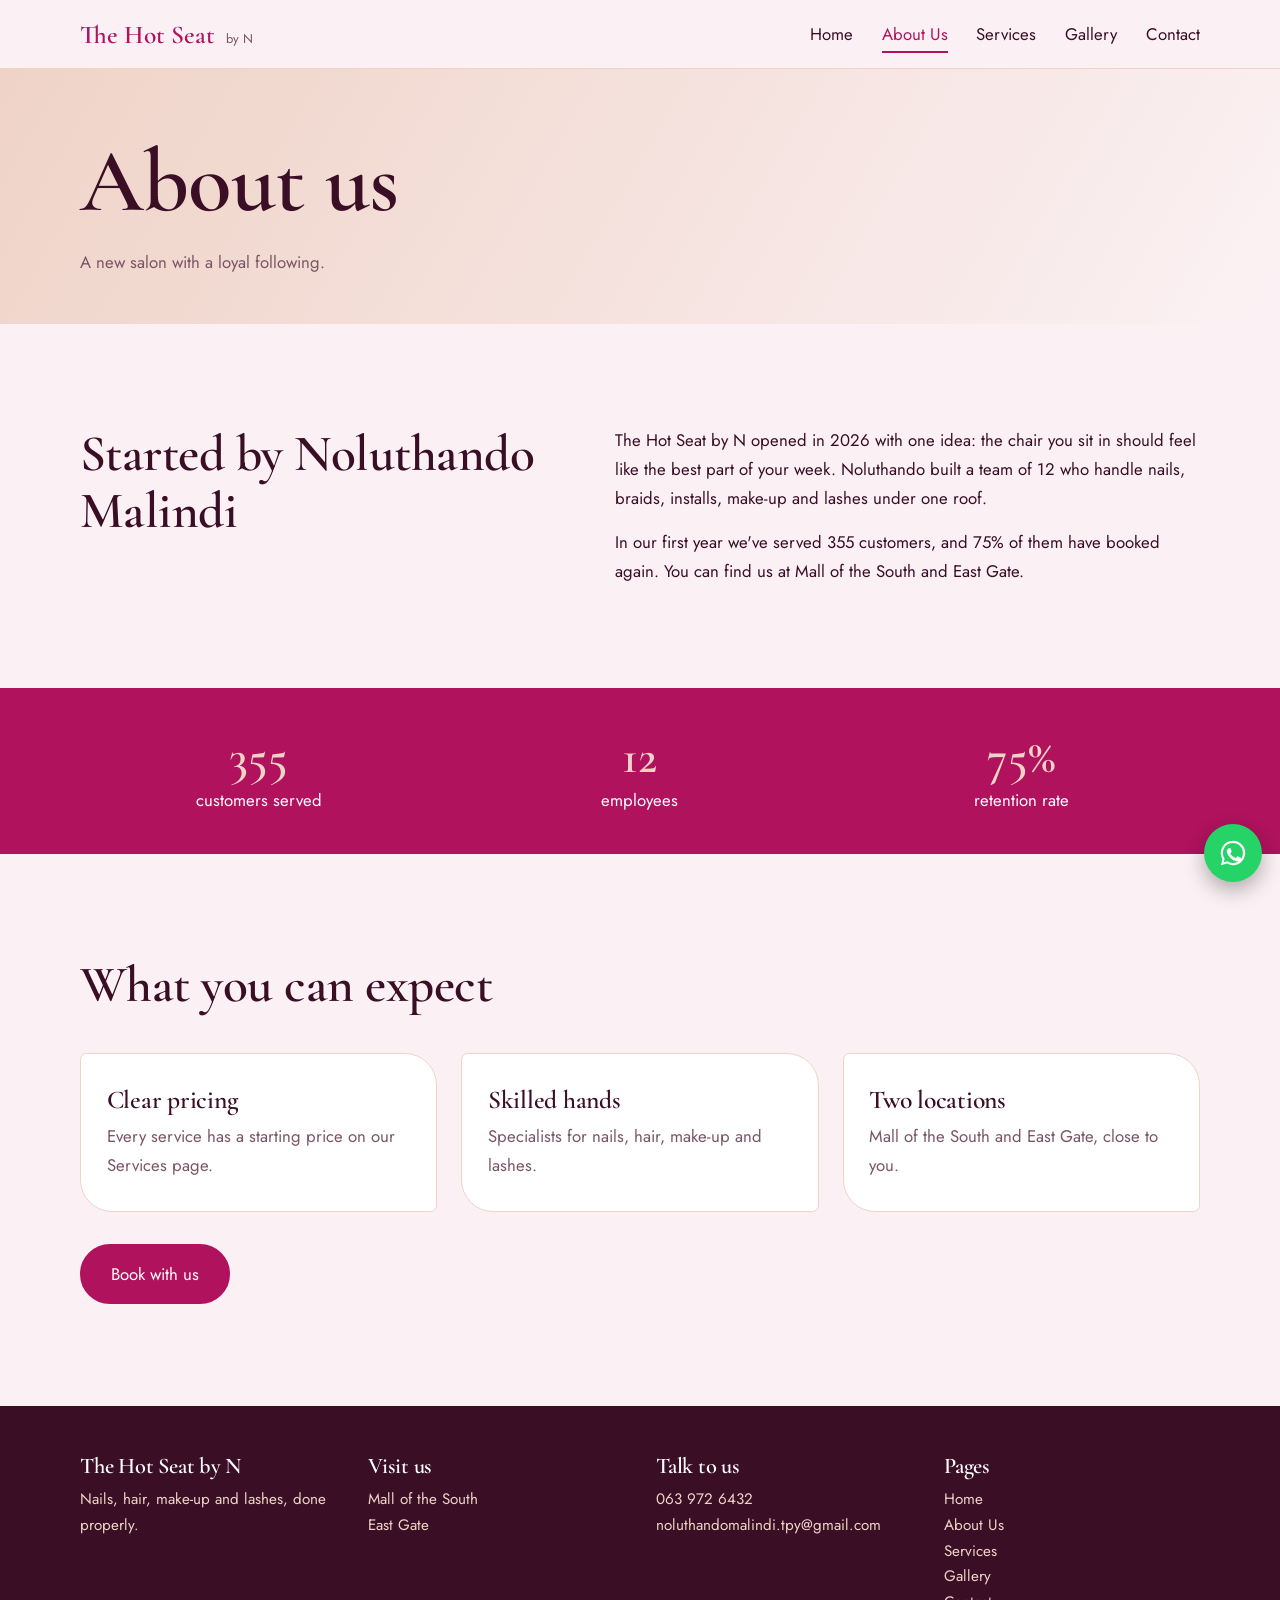
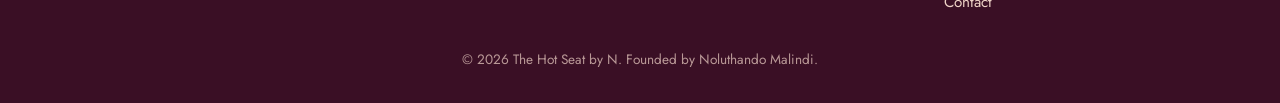
==== about.html @ 995eb18b "Beauty makes you feel confident." ====
<!DOCTYPE html><html lang="en"><head><meta charset="utf-8"><meta name="viewport" content="width=device-width,initial-scale=1">
<title>About Us | The Hot Seat by N</title><meta name="description" content="Founded in 2026 by Noluthando Malindi.">
<link rel="preconnect" href="https://fonts.googleapis.com"><link rel="preconnect" href="https://fonts.gstatic.com" crossorigin>
<link href="https://fonts.googleapis.com/css2?family=Cormorant+Garamond:ital,wght@0,600;1,600&family=Jost:wght@400;500&display=swap" rel="stylesheet">
<link rel="stylesheet" href="css/style.css"></head><body><div id="site-header"></div><main>
<div class="pagehead"><div class="wrap"><h1>About us</h1><p class="lead">A new salon with a loyal following.</p></div></div>
<section><div class="wrap two"><div><h2>Started by Noluthando Malindi</h2></div>
<div><p>The Hot Seat by N opened in 2026 with one idea: the chair you sit in should feel like the best part of your week. Noluthando built a team of 12 who handle nails, braids, installs, make-up and lashes under one roof.</p>
<p style="margin-top:1rem">In our first year we've served 355 customers, and 75% of them have booked again. You can find us at Mall of the South and East Gate.</p></div></div></section>
<div class="stats"><div class="wrap"><div><b>355</b>customers served</div><div><b>12</b>employees</div><div><b>75%</b>retention rate</div></div></div>
<section><div class="wrap"><h2>What you can expect</h2><div class="grid">
<div class="cat"><h3>Clear pricing</h3><p>Every service has a starting price on our Services page.</p></div>
<div class="cat"><h3>Skilled hands</h3><p>Specialists for nails, hair, make-up and lashes.</p></div>
<div class="cat"><h3>Two locations</h3><p>Mall of the South and East Gate, close to you.</p></div></div>
<p style="margin-top:2rem"><a class="btn" href="contact.html">Book with us</a></p></div></section>
</main><div id="site-footer"></div><script src="js/data.js"></script><script src="js/main.js"></script></body></html>
---- css/style.css ----
:root{--magenta:#B0125E;--magenta-d:#7E0B43;--pearl:#FBF1F4;--champ:#EFD3C7;--champ-d:#D9AE9C;--ink:#3A0F25;--muted:#7A5565;--w:1160px}
*{box-sizing:border-box;margin:0}
html{scroll-behavior:smooth}
body{font:400 1.05rem/1.7 'Jost',system-ui,sans-serif;color:var(--ink);background:var(--pearl)}
h1,h2,h3{font-family:'Cormorant Garamond',Georgia,serif;font-weight:600;line-height:1.1;letter-spacing:-.01em}
h1{font-size:clamp(2.8rem,8vw,5.6rem)}h2{font-size:clamp(2rem,4.5vw,3.2rem)}h3{font-size:1.6rem}
a{color:inherit}img{max-width:100%;display:block}
:focus-visible{outline:3px solid var(--magenta);outline-offset:3px}
.wrap{max-width:var(--w);margin:auto;padding:0 1.25rem}
section{padding:clamp(3.5rem,8vw,6.5rem) 0}
.lead{color:var(--muted);max-width:56ch;margin-top:1rem}
.btn{display:inline-block;padding:.85rem 1.8rem;border-radius:999px;background:var(--magenta);color:#fff;text-decoration:none;font-weight:500;border:2px solid var(--magenta);cursor:pointer;font:inherit;transition:background .2s}
.btn:hover{background:var(--magenta-d)}
.btn.ghost{background:transparent;color:var(--magenta)}.btn.ghost:hover{background:var(--champ)}
header{position:sticky;top:0;z-index:20;background:rgba(251,241,244,.92);backdrop-filter:blur(10px);border-bottom:1px solid var(--champ)}
.nav{display:flex;align-items:center;justify-content:space-between;height:68px}
.logo{font:600 1.6rem 'Cormorant Garamond',serif;text-decoration:none;color:var(--magenta)}
.logo small{font:400 .8rem 'Jost';color:var(--muted);margin-left:.3rem}
nav ul{display:flex;gap:1.8rem;list-style:none;padding:0}
nav a{text-decoration:none;padding:.3rem 0;border-bottom:2px solid transparent}
nav a:hover,nav a[aria-current]{border-color:var(--magenta);color:var(--magenta)}
.burger{display:none;background:none;border:0;font-size:1.8rem;color:var(--magenta);cursor:pointer}
@media(max-width:780px){.burger{display:block}
nav ul{display:none;position:absolute;left:0;right:0;top:68px;background:var(--pearl);flex-direction:column;padding:1rem 1.25rem 1.5rem;border-bottom:1px solid var(--champ);gap:.6rem}
nav ul.open{display:flex}}
.hero{background:radial-gradient(ellipse at 85% 20%,var(--champ) 0,transparent 55%),linear-gradient(180deg,#fff 0,var(--pearl) 100%);padding:clamp(4rem,10vw,8rem) 0 4rem}
.hero .wrap{display:grid;grid-template-columns:1.3fr 1fr;gap:3rem;align-items:center}
.hero h1 em{color:var(--magenta)}
.hero .cta{display:flex;gap:1rem;flex-wrap:wrap;margin-top:2rem}
.seat{aspect-ratio:3/4;border-radius:50% 50% 1.2rem 1.2rem/38% 38% 1.2rem 1.2rem;background:linear-gradient(160deg,var(--champ),var(--magenta));display:grid;place-items:end center;padding:2rem;color:#fff;font:italic 600 1.6rem 'Cormorant Garamond',serif;text-align:center;box-shadow:0 30px 60px -30px var(--magenta-d)}
@media(max-width:780px){.hero .wrap{grid-template-columns:1fr}.seat{max-width:320px;aspect-ratio:4/3}}
.stats{background:var(--magenta);color:#fff;padding:2.5rem 0}
.stats .wrap{display:grid;grid-template-columns:repeat(auto-fit,minmax(150px,1fr));gap:1.5rem;text-align:center}
.stats b{display:block;font:600 3rem 'Cormorant Garamond',serif;color:var(--champ)}
.grid{display:grid;grid-template-columns:repeat(auto-fit,minmax(240px,1fr));gap:1.5rem;margin-top:2.5rem}
.cat{background:#fff;border:1px solid var(--champ);padding:2rem 1.6rem;border-radius:.4rem 2rem .4rem 2rem;text-decoration:none;transition:transform .2s,border-color .2s}
.cat:hover{transform:translateY(-4px);border-color:var(--magenta)}
.cat p{color:var(--muted);margin-top:.5rem}
.band{background:var(--champ)}
.pagehead{background:linear-gradient(120deg,var(--champ),var(--pearl));padding:4rem 0 3rem}
.tabs{display:flex;gap:.6rem;flex-wrap:wrap;margin:2rem 0}
.tabs button{padding:.5rem 1.2rem;border-radius:999px;border:1px solid var(--champ-d);background:#fff;font:inherit;cursor:pointer;color:var(--ink)}
.tabs button[aria-pressed=true]{background:var(--magenta);color:#fff;border-color:var(--magenta)}
.svc-group{margin-bottom:3rem}
.svc-group h3{color:var(--magenta);border-bottom:1px solid var(--champ-d);padding-bottom:.5rem;margin-bottom:.5rem}
.svc{display:flex;justify-content:space-between;gap:1rem;padding:.8rem 0;border-bottom:1px dashed var(--champ-d)}
.svc span:last-child{font-weight:500;color:var(--magenta);white-space:nowrap}
.gal{columns:3 240px;column-gap:1rem}
.tile{break-inside:avoid;margin-bottom:1rem;border-radius:.5rem;overflow:hidden;cursor:zoom-in;position:relative;background:var(--champ);border:0;width:100%;padding:0;display:block}
.tile img{width:100%}
.tile .ph{display:grid;place-items:center;color:#fff;font:italic 600 1.4rem 'Cormorant Garamond',serif;padding:1rem;text-align:center}
.tile .cap{position:absolute;left:0;right:0;bottom:0;padding:.6rem .9rem;background:linear-gradient(transparent,rgba(58,15,37,.8));color:#fff;font-size:.9rem;text-align:left}
dialog{border:0;border-radius:.6rem;padding:0;max-width:92vw;background:#fff}
dialog::backdrop{background:rgba(58,15,37,.8)}
dialog img{max-height:85vh}
.two{display:grid;grid-template-columns:1fr 1.2fr;gap:3rem}
@media(max-width:820px){.two{grid-template-columns:1fr}}
form{background:#fff;padding:2rem;border:1px solid var(--champ);border-radius:.4rem 2rem .4rem 2rem;display:grid;gap:1rem}
label{display:grid;gap:.3rem;font-weight:500;font-size:.95rem}
input,select,textarea{font:inherit;padding:.75rem .9rem;border:1px solid var(--champ-d);border-radius:.4rem;background:var(--pearl);color:var(--ink);width:100%}
.row{display:grid;grid-template-columns:1fr 1fr;gap:1rem}
@media(max-width:560px){.row{grid-template-columns:1fr}}
.msg{padding:1rem;border-radius:.4rem;display:none}.msg.ok{display:block;background:#E8F6EC;color:#14532d}.msg.err{display:block;background:#FDE8E8;color:#7f1d1d}
.hp{position:absolute;left:-9999px}
footer{background:var(--ink);color:var(--champ);padding:3rem 0 2rem;font-size:.95rem}
footer .wrap{display:grid;grid-template-columns:repeat(auto-fit,minmax(220px,1fr));gap:2rem}
footer h3{color:#fff;font-size:1.4rem;margin-bottom:.5rem}footer a{text-decoration:none}footer a:hover{color:#fff}
.copy{text-align:center;margin-top:2rem;opacity:.7;font-size:.85rem}
.wa{position:fixed;right:1.1rem;bottom:1.1rem;z-index:30;width:58px;height:58px;border-radius:50%;background:#25D366;display:grid;place-items:center;box-shadow:0 8px 20px rgba(0,0,0,.3)}
.wa svg{width:30px;height:30px;fill:#fff}
@media(prefers-reduced-motion:reduce){*{transition:none!important;scroll-behavior:auto!important}}
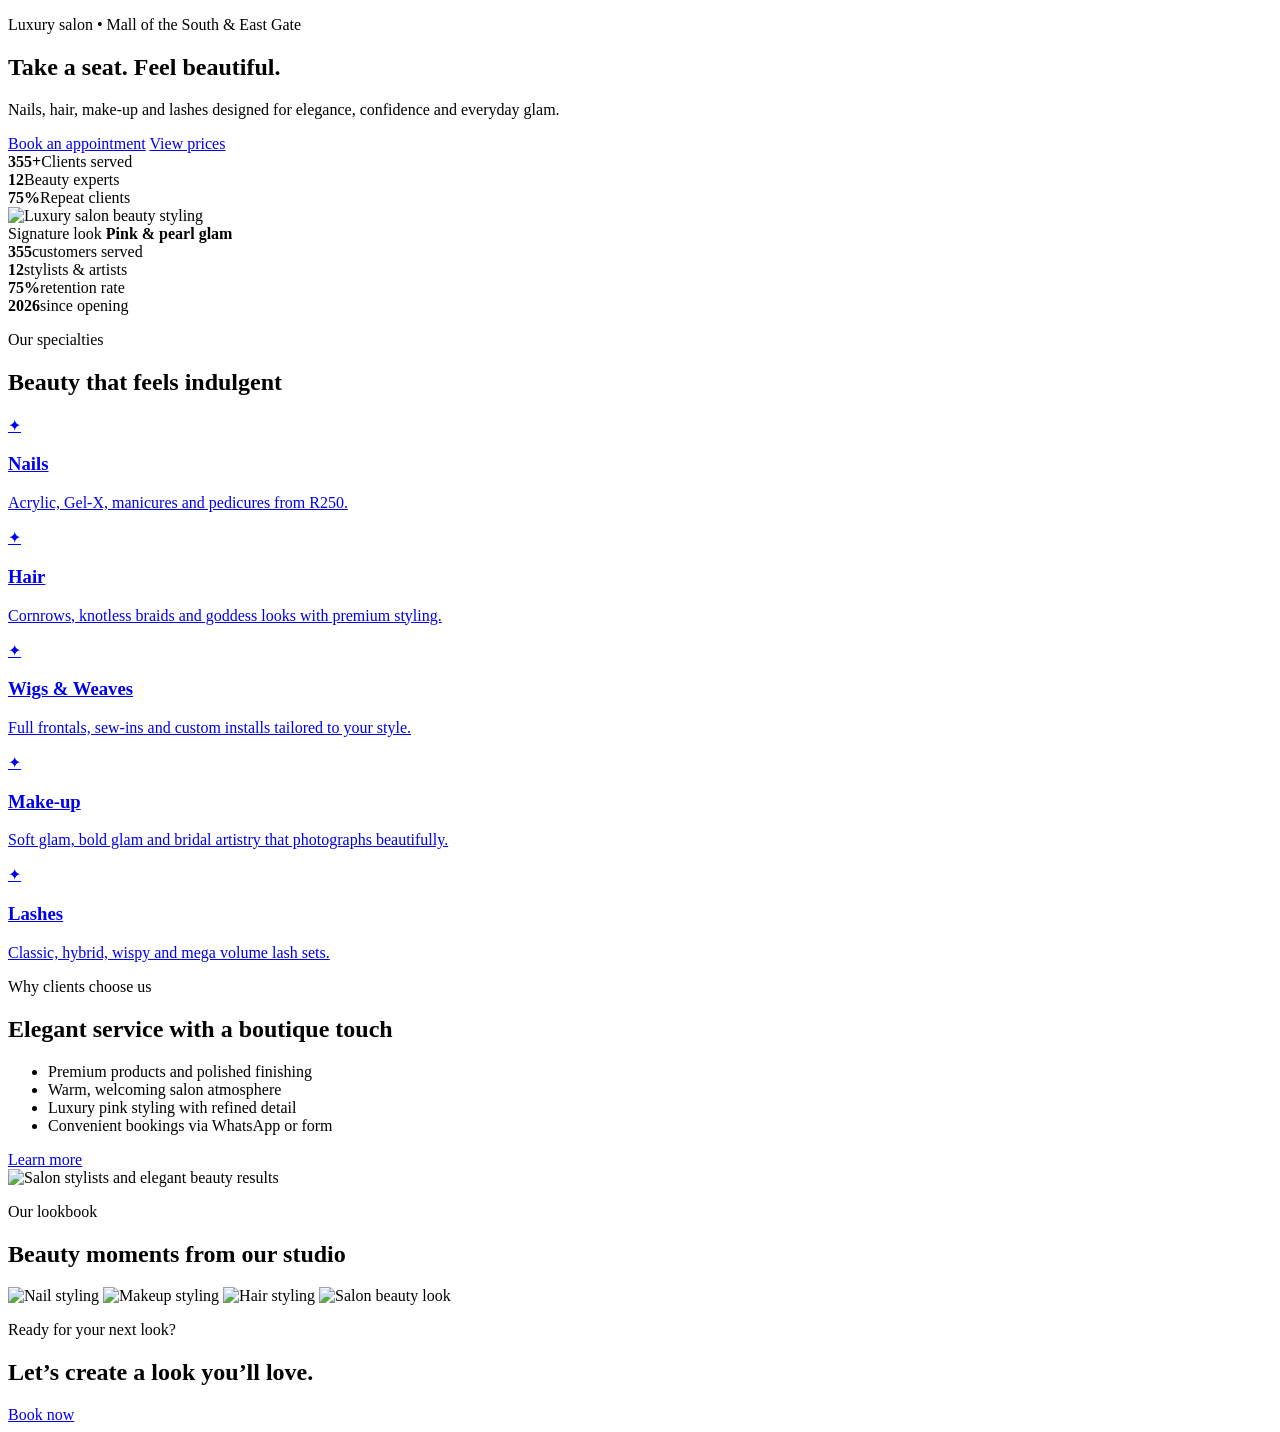
==== commit da2e8a8a: "Create a luxurious pink multi-page salon website with real photography, petal-inspired styling, resp" ====
--- a/about.html
+++ b/about.html
@@ -1,16 +1,157 @@
-<!DOCTYPE html><html lang="en"><head><meta charset="utf-8"><meta name="viewport" content="width=device-width,initial-scale=1">
-<title>About Us | The Hot Seat by N</title><meta name="description" content="Founded in 2026 by Noluthando Malindi.">
-<link rel="preconnect" href="https://fonts.googleapis.com"><link rel="preconnect" href="https://fonts.gstatic.com" crossorigin>
-<link href="https://fonts.googleapis.com/css2?family=Cormorant+Garamond:ital,wght@0,600;1,600&family=Jost:wght@400;500&display=swap" rel="stylesheet">
-<link rel="stylesheet" href="css/style.css"></head><body><div id="site-header"></div><main>
-<div class="pagehead"><div class="wrap"><h1>About us</h1><p class="lead">A new salon with a loyal following.</p></div></div>
-<section><div class="wrap two"><div><h2>Started by Noluthando Malindi</h2></div>
-<div><p>The Hot Seat by N opened in 2026 with one idea: the chair you sit in should feel like the best part of your week. Noluthando built a team of 12 who handle nails, braids, installs, make-up and lashes under one roof.</p>
-<p style="margin-top:1rem">In our first year we've served 355 customers, and 75% of them have booked again. You can find us at Mall of the South and East Gate.</p></div></div></section>
-<div class="stats"><div class="wrap"><div><b>355</b>customers served</div><div><b>12</b>employees</div><div><b>75%</b>retention rate</div></div></div>
-<section><div class="wrap"><h2>What you can expect</h2><div class="grid">
-<div class="cat"><h3>Clear pricing</h3><p>Every service has a starting price on our Services page.</p></div>
-<div class="cat"><h3>Skilled hands</h3><p>Specialists for nails, hair, make-up and lashes.</p></div>
-<div class="cat"><h3>Two locations</h3><p>Mall of the South and East Gate, close to you.</p></div></div>
-<p style="margin-top:2rem"><a class="btn" href="contact.html">Book with us</a></p></div></section>
-</main><div id="site-footer"></div><script src="js/data.js"></script><script src="js/main.js"></script></body></html>
+<!DOCTYPE html>
+<html lang="en">
+  <head>
+    <meta charset="UTF-8" />
+    <meta name="viewport" content="width=device-width, initial-scale=1.0" />
+    <title>The Hot Seat by N | Luxury Salon</title>
+    <meta
+      name="description"
+      content="The Hot Seat by N offers luxury nails, braids, make-up, lashes and hair styling in elegant pink tones at Mall of the South and East Gate."
+    />
+    <link rel="preconnect" href="https://fonts.googleapis.com" />
+    <link rel="preconnect" href="https://fonts.gstatic.com" crossorigin />
+    <link
+      href="https://fonts.googleapis.com/css2?family=Cormorant+Garamond:wght@500;600;700&family=Jost:wght@400;500;600;700&display=swap"
+      rel="stylesheet"
+    />
+    <link rel="stylesheet" href="css/style.css" />
+  </head>
+  <body>
+    <div id="site-header"></div>
+
+    <main>
+      <section class="hero">
+        <div class="wrap hero-grid">
+          <div class="hero-copy">
+            <p class="eyebrow">Luxury salon • Mall of the South & East Gate</p>
+            <h1>Take a seat. <span>Feel beautiful.</span></h1>
+            <p class="lead">
+              Nails, hair, make-up and lashes designed for elegance, confidence and everyday glam.
+            </p>
+            <div class="cta-row">
+              <a class="btn" href="contact.html">Book an appointment</a>
+              <a class="btn btn-ghost" href="services.html">View prices</a>
+            </div>
+            <div class="mini-trust">
+              <div><strong>355+</strong><span>Clients served</span></div>
+              <div><strong>12</strong><span>Beauty experts</span></div>
+              <div><strong>75%</strong><span>Repeat clients</span></div>
+            </div>
+          </div>
+
+          <div class="hero-visual" aria-label="Luxury salon beauty styling image">
+            <div class="photo-frame photo-large">
+              <img
+                src="https://images.unsplash.com/photo-1521590832167-7b6d26ee568c?auto=format&fit=crop&w=900&q=80"
+                alt="Luxury salon beauty styling"
+              />
+            </div>
+            <div class="floating-card">
+              <span>Signature look</span>
+              <strong>Pink & pearl glam</strong>
+            </div>
+          </div>
+        </div>
+      </section>
+
+      <div class="stats-bar">
+        <div class="wrap stats-grid">
+          <div><b>355</b><span>customers served</span></div>
+          <div><b>12</b><span>stylists & artists</span></div>
+          <div><b>75%</b><span>retention rate</span></div>
+          <div><b>2026</b><span>since opening</span></div>
+        </div>
+      </div>
+
+      <section>
+        <div class="wrap">
+          <div class="section-heading">
+            <p class="eyebrow">Our specialties</p>
+            <h2>Beauty that feels indulgent</h2>
+          </div>
+
+          <div class="service-cards">
+            <a class="service-card" href="services.html">
+              <div class="icon">✦</div>
+              <h3>Nails</h3>
+              <p>Acrylic, Gel-X, manicures and pedicures from R250.</p>
+            </a>
+            <a class="service-card" href="services.html">
+              <div class="icon">✦</div>
+              <h3>Hair</h3>
+              <p>Cornrows, knotless braids and goddess looks with premium styling.</p>
+            </a>
+            <a class="service-card" href="services.html">
+              <div class="icon">✦</div>
+              <h3>Wigs & Weaves</h3>
+              <p>Full frontals, sew-ins and custom installs tailored to your style.</p>
+            </a>
+            <a class="service-card" href="services.html">
+              <div class="icon">✦</div>
+              <h3>Make-up</h3>
+              <p>Soft glam, bold glam and bridal artistry that photographs beautifully.</p>
+            </a>
+            <a class="service-card" href="services.html">
+              <div class="icon">✦</div>
+              <h3>Lashes</h3>
+              <p>Classic, hybrid, wispy and mega volume lash sets.</p>
+            </a>
+          </div>
+        </div>
+      </section>
+
+      <section class="feature-band">
+        <div class="wrap feature-layout">
+          <div class="feature-copy">
+            <p class="eyebrow">Why clients choose us</p>
+            <h2>Elegant service with a boutique touch</h2>
+            <ul class="feature-list">
+              <li>Premium products and polished finishing</li>
+              <li>Warm, welcoming salon atmosphere</li>
+              <li>Luxury pink styling with refined detail</li>
+              <li>Convenient bookings via WhatsApp or form</li>
+            </ul>
+            <a class="btn" href="about.html">Learn more</a>
+          </div>
+          <div class="feature-gallery">
+            <img
+              src="https://images.unsplash.com/photo-1522335789203-aabd1fc54bc9?auto=format&fit=crop&w=900&q=80"
+              alt="Salon stylists and elegant beauty results"
+            />
+          </div>
+        </div>
+      </section>
+
+      <section>
+        <div class="wrap">
+          <div class="section-heading center">
+            <p class="eyebrow">Our lookbook</p>
+            <h2>Beauty moments from our studio</h2>
+          </div>
+
+          <div class="gallery-preview">
+            <img src="https://images.unsplash.com/photo-1512496015851-a90fb38ba796?auto=format&fit=crop&w=700&q=80" alt="Nail styling" />
+            <img src="https://images.unsplash.com/photo-1524504388940-b1c1722653e1?auto=format&fit=crop&w=700&q=80" alt="Makeup styling" />
+            <img src="https://images.unsplash.com/photo-1528740561666-dc2479dc08ab?auto=format&fit=crop&w=700&q=80" alt="Hair styling" />
+            <img src="https://images.unsplash.com/photo-1522335789203-aabd1fc54bc9?auto=format&fit=crop&w=700&q=80" alt="Salon beauty look" />
+          </div>
+        </div>
+      </section>
+
+      <section class="cta-banner">
+        <div class="wrap banner-content">
+          <div>
+            <p class="eyebrow">Ready for your next look?</p>
+            <h2>Let’s create a look you’ll love.</h2>
+          </div>
+          <a class="btn" href="contact.html">Book now</a>
+        </div>
+      </section>
+    </main>
+
+    <div id="site-footer"></div>
+
+    <script src="js/data.js"></script>
+    <script src="js/main.js"></script>
+  </body>
+</html>
--- a/css/style.css
+++ b/css/style.css
@@ -1,71 +1,100 @@
-:root{--magenta:#B0125E;--magenta-d:#7E0B43;--pearl:#FBF1F4;--champ:#EFD3C7;--champ-d:#D9AE9C;--ink:#3A0F25;--muted:#7A5565;--w:1160px}
-*{box-sizing:border-box;margin:0}
-html{scroll-behavior:smooth}
-body{font:400 1.05rem/1.7 'Jost',system-ui,sans-serif;color:var(--ink);background:var(--pearl)}
-h1,h2,h3{font-family:'Cormorant Garamond',Georgia,serif;font-weight:600;line-height:1.1;letter-spacing:-.01em}
-h1{font-size:clamp(2.8rem,8vw,5.6rem)}h2{font-size:clamp(2rem,4.5vw,3.2rem)}h3{font-size:1.6rem}
-a{color:inherit}img{max-width:100%;display:block}
-:focus-visible{outline:3px solid var(--magenta);outline-offset:3px}
-.wrap{max-width:var(--w);margin:auto;padding:0 1.25rem}
-section{padding:clamp(3.5rem,8vw,6.5rem) 0}
-.lead{color:var(--muted);max-width:56ch;margin-top:1rem}
-.btn{display:inline-block;padding:.85rem 1.8rem;border-radius:999px;background:var(--magenta);color:#fff;text-decoration:none;font-weight:500;border:2px solid var(--magenta);cursor:pointer;font:inherit;transition:background .2s}
-.btn:hover{background:var(--magenta-d)}
-.btn.ghost{background:transparent;color:var(--magenta)}.btn.ghost:hover{background:var(--champ)}
-header{position:sticky;top:0;z-index:20;background:rgba(251,241,244,.92);backdrop-filter:blur(10px);border-bottom:1px solid var(--champ)}
-.nav{display:flex;align-items:center;justify-content:space-between;height:68px}
-.logo{font:600 1.6rem 'Cormorant Garamond',serif;text-decoration:none;color:var(--magenta)}
-.logo small{font:400 .8rem 'Jost';color:var(--muted);margin-left:.3rem}
-nav ul{display:flex;gap:1.8rem;list-style:none;padding:0}
-nav a{text-decoration:none;padding:.3rem 0;border-bottom:2px solid transparent}
-nav a:hover,nav a[aria-current]{border-color:var(--magenta);color:var(--magenta)}
-.burger{display:none;background:none;border:0;font-size:1.8rem;color:var(--magenta);cursor:pointer}
-@media(max-width:780px){.burger{display:block}
-nav ul{display:none;position:absolute;left:0;right:0;top:68px;background:var(--pearl);flex-direction:column;padding:1rem 1.25rem 1.5rem;border-bottom:1px solid var(--champ);gap:.6rem}
-nav ul.open{display:flex}}
-.hero{background:radial-gradient(ellipse at 85% 20%,var(--champ) 0,transparent 55%),linear-gradient(180deg,#fff 0,var(--pearl) 100%);padding:clamp(4rem,10vw,8rem) 0 4rem}
-.hero .wrap{display:grid;grid-template-columns:1.3fr 1fr;gap:3rem;align-items:center}
-.hero h1 em{color:var(--magenta)}
-.hero .cta{display:flex;gap:1rem;flex-wrap:wrap;margin-top:2rem}
-.seat{aspect-ratio:3/4;border-radius:50% 50% 1.2rem 1.2rem/38% 38% 1.2rem 1.2rem;background:linear-gradient(160deg,var(--champ),var(--magenta));display:grid;place-items:end center;padding:2rem;color:#fff;font:italic 600 1.6rem 'Cormorant Garamond',serif;text-align:center;box-shadow:0 30px 60px -30px var(--magenta-d)}
-@media(max-width:780px){.hero .wrap{grid-template-columns:1fr}.seat{max-width:320px;aspect-ratio:4/3}}
-.stats{background:var(--magenta);color:#fff;padding:2.5rem 0}
-.stats .wrap{display:grid;grid-template-columns:repeat(auto-fit,minmax(150px,1fr));gap:1.5rem;text-align:center}
-.stats b{display:block;font:600 3rem 'Cormorant Garamond',serif;color:var(--champ)}
-.grid{display:grid;grid-template-columns:repeat(auto-fit,minmax(240px,1fr));gap:1.5rem;margin-top:2.5rem}
-.cat{background:#fff;border:1px solid var(--champ);padding:2rem 1.6rem;border-radius:.4rem 2rem .4rem 2rem;text-decoration:none;transition:transform .2s,border-color .2s}
-.cat:hover{transform:translateY(-4px);border-color:var(--magenta)}
-.cat p{color:var(--muted);margin-top:.5rem}
-.band{background:var(--champ)}
-.pagehead{background:linear-gradient(120deg,var(--champ),var(--pearl));padding:4rem 0 3rem}
-.tabs{display:flex;gap:.6rem;flex-wrap:wrap;margin:2rem 0}
-.tabs button{padding:.5rem 1.2rem;border-radius:999px;border:1px solid var(--champ-d);background:#fff;font:inherit;cursor:pointer;color:var(--ink)}
-.tabs button[aria-pressed=true]{background:var(--magenta);color:#fff;border-color:var(--magenta)}
-.svc-group{margin-bottom:3rem}
-.svc-group h3{color:var(--magenta);border-bottom:1px solid var(--champ-d);padding-bottom:.5rem;margin-bottom:.5rem}
-.svc{display:flex;justify-content:space-between;gap:1rem;padding:.8rem 0;border-bottom:1px dashed var(--champ-d)}
-.svc span:last-child{font-weight:500;color:var(--magenta);white-space:nowrap}
-.gal{columns:3 240px;column-gap:1rem}
-.tile{break-inside:avoid;margin-bottom:1rem;border-radius:.5rem;overflow:hidden;cursor:zoom-in;position:relative;background:var(--champ);border:0;width:100%;padding:0;display:block}
-.tile img{width:100%}
-.tile .ph{display:grid;place-items:center;color:#fff;font:italic 600 1.4rem 'Cormorant Garamond',serif;padding:1rem;text-align:center}
-.tile .cap{position:absolute;left:0;right:0;bottom:0;padding:.6rem .9rem;background:linear-gradient(transparent,rgba(58,15,37,.8));color:#fff;font-size:.9rem;text-align:left}
-dialog{border:0;border-radius:.6rem;padding:0;max-width:92vw;background:#fff}
-dialog::backdrop{background:rgba(58,15,37,.8)}
-dialog img{max-height:85vh}
-.two{display:grid;grid-template-columns:1fr 1.2fr;gap:3rem}
-@media(max-width:820px){.two{grid-template-columns:1fr}}
-form{background:#fff;padding:2rem;border:1px solid var(--champ);border-radius:.4rem 2rem .4rem 2rem;display:grid;gap:1rem}
-label{display:grid;gap:.3rem;font-weight:500;font-size:.95rem}
-input,select,textarea{font:inherit;padding:.75rem .9rem;border:1px solid var(--champ-d);border-radius:.4rem;background:var(--pearl);color:var(--ink);width:100%}
-.row{display:grid;grid-template-columns:1fr 1fr;gap:1rem}
-@media(max-width:560px){.row{grid-template-columns:1fr}}
-.msg{padding:1rem;border-radius:.4rem;display:none}.msg.ok{display:block;background:#E8F6EC;color:#14532d}.msg.err{display:block;background:#FDE8E8;color:#7f1d1d}
-.hp{position:absolute;left:-9999px}
-footer{background:var(--ink);color:var(--champ);padding:3rem 0 2rem;font-size:.95rem}
-footer .wrap{display:grid;grid-template-columns:repeat(auto-fit,minmax(220px,1fr));gap:2rem}
-footer h3{color:#fff;font-size:1.4rem;margin-bottom:.5rem}footer a{text-decoration:none}footer a:hover{color:#fff}
-.copy{text-align:center;margin-top:2rem;opacity:.7;font-size:.85rem}
-.wa{position:fixed;right:1.1rem;bottom:1.1rem;z-index:30;width:58px;height:58px;border-radius:50%;background:#25D366;display:grid;place-items:center;box-shadow:0 8px 20px rgba(0,0,0,.3)}
-.wa svg{width:30px;height:30px;fill:#fff}
-@media(prefers-reduced-motion:reduce){*{transition:none!important;scroll-behavior:auto!important}}
+<!DOCTYPE html>
+<html lang="en">
+  <head>
+    <meta charset="UTF-8" />
+    <meta name="viewport" content="width=device-width, initial-scale=1.0" />
+    <title>Book Appointment | The Hot Seat by N</title>
+    <meta
+      name="description"
+      content="Book an appointment with The Hot Seat by N. Contact us by phone, email or WhatsApp."
+    />
+    <link rel="preconnect" href="https://fonts.googleapis.com" />
+    <link rel="preconnect" href="https://fonts.gstatic.com" crossorigin />
+    <link
+      href="https://fonts.googleapis.com/css2?family=Cormorant+Garamond:wght@500;600;700&family=Jost:wght@400;500;600;700&display=swap"
+      rel="stylesheet"
+    />
+    <link rel="stylesheet" href="css/style.css" />
+  </head>
+  <body>
+    <div id="site-header"></div>
+
+    <main>
+      <div class="page-head">
+        <div class="wrap">
+          <p class="eyebrow">Get in touch</p>
+          <h1>Book your look</h1>
+          <p class="lead">Send your request and receive a confirmation message right away.</p>
+        </div>
+      </div>
+
+      <section>
+        <div class="wrap contact-grid">
+          <div class="contact-info">
+            <h2>Visit us</h2>
+            <p><strong>Branches</strong><br />Mall of the South<br />East Gate</p>
+            <p><strong>Phone</strong><br /><a href="tel:+27639726432">063 972 6432</a></p>
+            <p>
+              <strong>Email</strong><br />
+              <a href="mailto:noluthandomalindi.tpy@gmail.com">noluthandomalindi.tpy@gmail.com</a>
+            </p>
+            <p class="contact-actions">
+              <a class="btn btn-ghost" target="_blank" rel="noopener" href="https://wa.me/27639726432">Chat on WhatsApp</a>
+            </p>
+          </div>
+
+          <form id="booking" class="booking-form">
+            <label>
+              Full name
+              <input name="name" required autocomplete="name" />
+            </label>
+
+            <div class="form-row">
+              <label>
+                Email
+                <input name="email" type="email" required autocomplete="email" />
+              </label>
+              <label>
+                Phone
+                <input name="phone" type="tel" required autocomplete="tel" />
+              </label>
+            </div>
+
+            <div class="form-row">
+              <label>
+                Branch
+                <select name="branch">
+                  <option>Mall of the South</option>
+                  <option>East Gate</option>
+                </select>
+              </label>
+              <label>
+                Service
+                <select name="service" id="service"></select>
+              </label>
+            </div>
+
+            <label>
+              Preferred date
+              <input name="date" type="date" />
+            </label>
+
+            <label>
+              Message
+              <textarea name="message" rows="4" placeholder="Tell us about the look you want."></textarea>
+            </label>
+
+            <input class="hp" name="website" tabindex="-1" autocomplete="off" aria-hidden="true" />
+            <button class="btn" type="submit">Send booking request</button>
+            <div id="msg" role="status" aria-live="polite"></div>
+          </form>
+        </div>
+      </section>
+    </main>
+
+    <div id="site-footer"></div>
+
+    <script src="js/data.js"></script>
+    <script src="js/main.js"></script>
+  </body>
+</html>
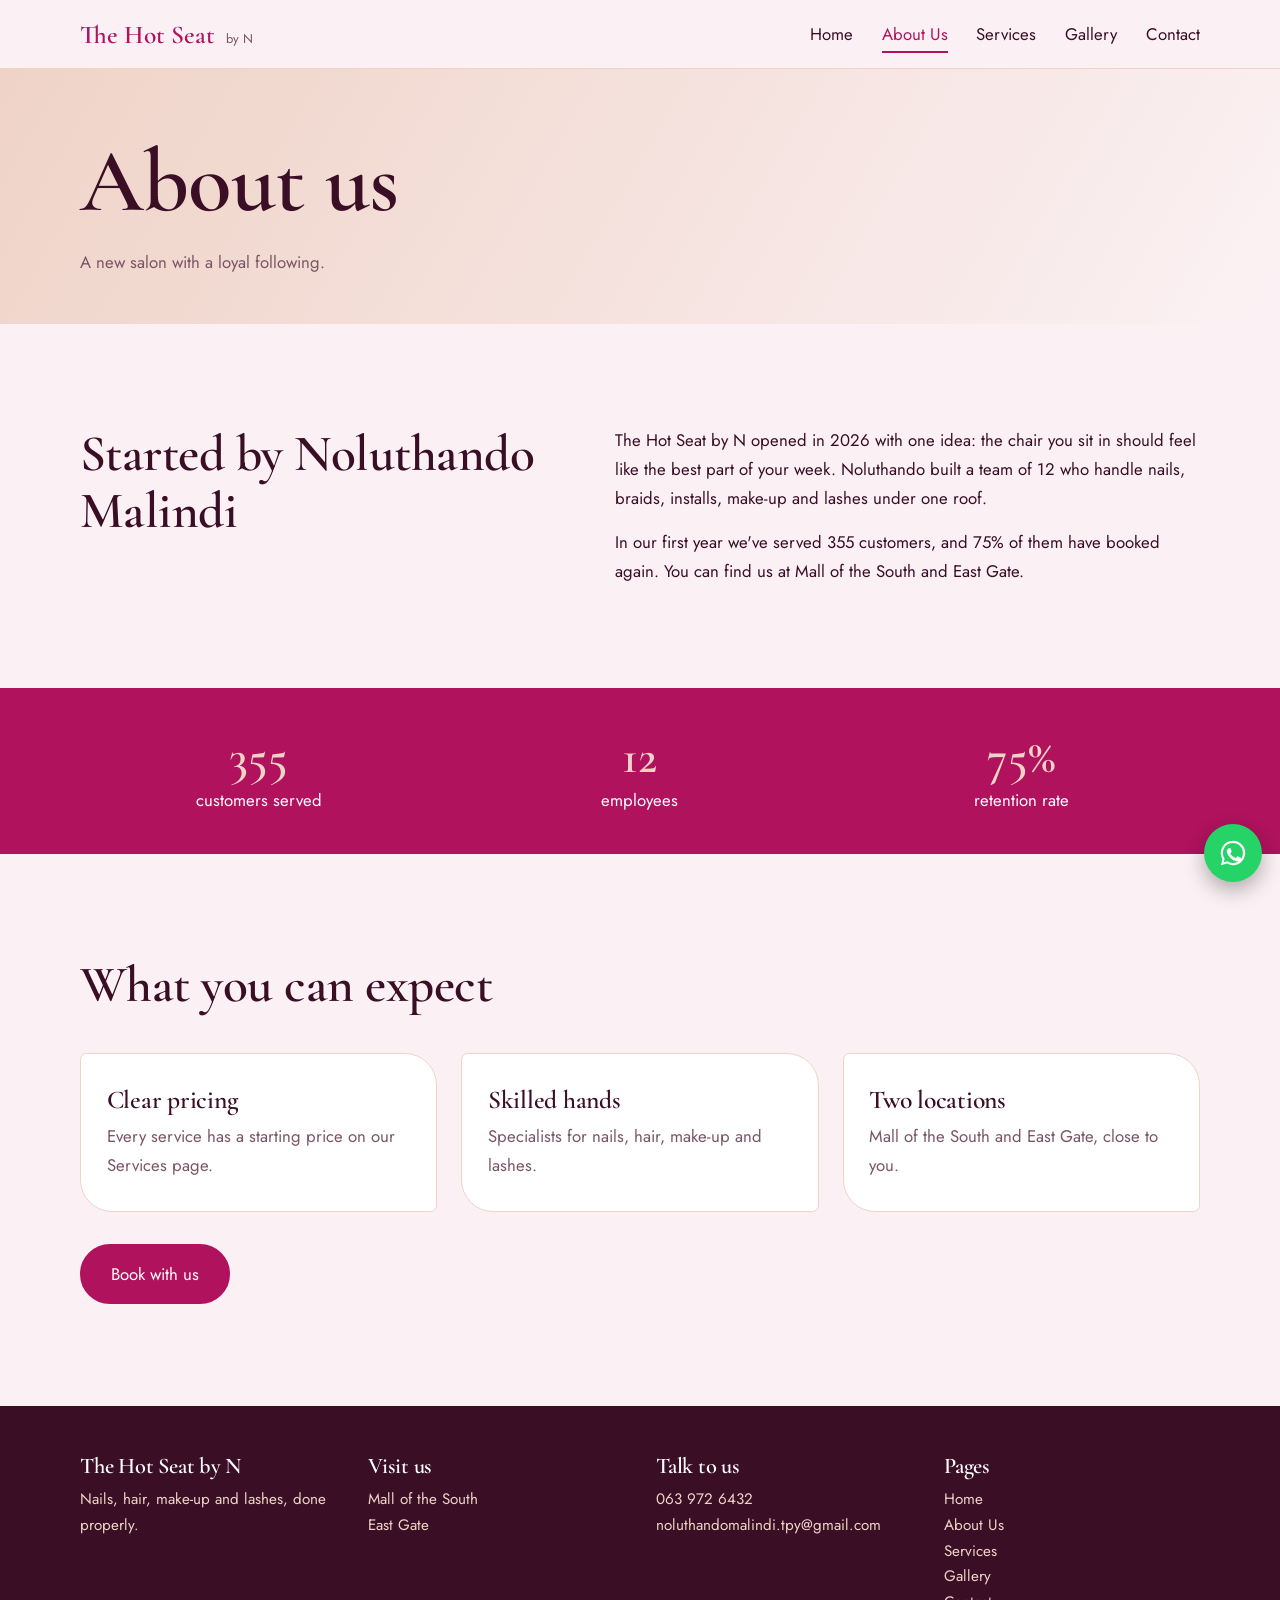
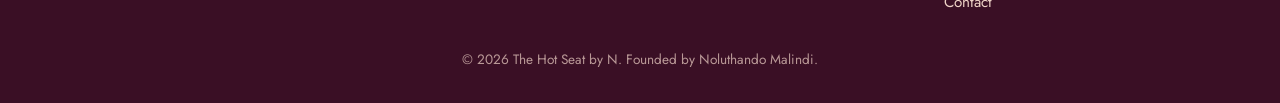
==== commit 489c456f: "Add files via upload" ====
--- a/about.html
+++ b/about.html
@@ -1,157 +1,16 @@
-<!DOCTYPE html>
-<html lang="en">
-  <head>
-    <meta charset="UTF-8" />
-    <meta name="viewport" content="width=device-width, initial-scale=1.0" />
-    <title>The Hot Seat by N | Luxury Salon</title>
-    <meta
-      name="description"
-      content="The Hot Seat by N offers luxury nails, braids, make-up, lashes and hair styling in elegant pink tones at Mall of the South and East Gate."
-    />
-    <link rel="preconnect" href="https://fonts.googleapis.com" />
-    <link rel="preconnect" href="https://fonts.gstatic.com" crossorigin />
-    <link
-      href="https://fonts.googleapis.com/css2?family=Cormorant+Garamond:wght@500;600;700&family=Jost:wght@400;500;600;700&display=swap"
-      rel="stylesheet"
-    />
-    <link rel="stylesheet" href="css/style.css" />
-  </head>
-  <body>
-    <div id="site-header"></div>
-
-    <main>
-      <section class="hero">
-        <div class="wrap hero-grid">
-          <div class="hero-copy">
-            <p class="eyebrow">Luxury salon • Mall of the South & East Gate</p>
-            <h1>Take a seat. <span>Feel beautiful.</span></h1>
-            <p class="lead">
-              Nails, hair, make-up and lashes designed for elegance, confidence and everyday glam.
-            </p>
-            <div class="cta-row">
-              <a class="btn" href="contact.html">Book an appointment</a>
-              <a class="btn btn-ghost" href="services.html">View prices</a>
-            </div>
-            <div class="mini-trust">
-              <div><strong>355+</strong><span>Clients served</span></div>
-              <div><strong>12</strong><span>Beauty experts</span></div>
-              <div><strong>75%</strong><span>Repeat clients</span></div>
-            </div>
-          </div>
-
-          <div class="hero-visual" aria-label="Luxury salon beauty styling image">
-            <div class="photo-frame photo-large">
-              <img
-                src="https://images.unsplash.com/photo-1521590832167-7b6d26ee568c?auto=format&fit=crop&w=900&q=80"
-                alt="Luxury salon beauty styling"
-              />
-            </div>
-            <div class="floating-card">
-              <span>Signature look</span>
-              <strong>Pink & pearl glam</strong>
-            </div>
-          </div>
-        </div>
-      </section>
-
-      <div class="stats-bar">
-        <div class="wrap stats-grid">
-          <div><b>355</b><span>customers served</span></div>
-          <div><b>12</b><span>stylists & artists</span></div>
-          <div><b>75%</b><span>retention rate</span></div>
-          <div><b>2026</b><span>since opening</span></div>
-        </div>
-      </div>
-
-      <section>
-        <div class="wrap">
-          <div class="section-heading">
-            <p class="eyebrow">Our specialties</p>
-            <h2>Beauty that feels indulgent</h2>
-          </div>
-
-          <div class="service-cards">
-            <a class="service-card" href="services.html">
-              <div class="icon">✦</div>
-              <h3>Nails</h3>
-              <p>Acrylic, Gel-X, manicures and pedicures from R250.</p>
-            </a>
-            <a class="service-card" href="services.html">
-              <div class="icon">✦</div>
-              <h3>Hair</h3>
-              <p>Cornrows, knotless braids and goddess looks with premium styling.</p>
-            </a>
-            <a class="service-card" href="services.html">
-              <div class="icon">✦</div>
-              <h3>Wigs & Weaves</h3>
-              <p>Full frontals, sew-ins and custom installs tailored to your style.</p>
-            </a>
-            <a class="service-card" href="services.html">
-              <div class="icon">✦</div>
-              <h3>Make-up</h3>
-              <p>Soft glam, bold glam and bridal artistry that photographs beautifully.</p>
-            </a>
-            <a class="service-card" href="services.html">
-              <div class="icon">✦</div>
-              <h3>Lashes</h3>
-              <p>Classic, hybrid, wispy and mega volume lash sets.</p>
-            </a>
-          </div>
-        </div>
-      </section>
-
-      <section class="feature-band">
-        <div class="wrap feature-layout">
-          <div class="feature-copy">
-            <p class="eyebrow">Why clients choose us</p>
-            <h2>Elegant service with a boutique touch</h2>
-            <ul class="feature-list">
-              <li>Premium products and polished finishing</li>
-              <li>Warm, welcoming salon atmosphere</li>
-              <li>Luxury pink styling with refined detail</li>
-              <li>Convenient bookings via WhatsApp or form</li>
-            </ul>
-            <a class="btn" href="about.html">Learn more</a>
-          </div>
-          <div class="feature-gallery">
-            <img
-              src="https://images.unsplash.com/photo-1522335789203-aabd1fc54bc9?auto=format&fit=crop&w=900&q=80"
-              alt="Salon stylists and elegant beauty results"
-            />
-          </div>
-        </div>
-      </section>
-
-      <section>
-        <div class="wrap">
-          <div class="section-heading center">
-            <p class="eyebrow">Our lookbook</p>
-            <h2>Beauty moments from our studio</h2>
-          </div>
-
-          <div class="gallery-preview">
-            <img src="https://images.unsplash.com/photo-1512496015851-a90fb38ba796?auto=format&fit=crop&w=700&q=80" alt="Nail styling" />
-            <img src="https://images.unsplash.com/photo-1524504388940-b1c1722653e1?auto=format&fit=crop&w=700&q=80" alt="Makeup styling" />
-            <img src="https://images.unsplash.com/photo-1528740561666-dc2479dc08ab?auto=format&fit=crop&w=700&q=80" alt="Hair styling" />
-            <img src="https://images.unsplash.com/photo-1522335789203-aabd1fc54bc9?auto=format&fit=crop&w=700&q=80" alt="Salon beauty look" />
-          </div>
-        </div>
-      </section>
-
-      <section class="cta-banner">
-        <div class="wrap banner-content">
-          <div>
-            <p class="eyebrow">Ready for your next look?</p>
-            <h2>Let’s create a look you’ll love.</h2>
-          </div>
-          <a class="btn" href="contact.html">Book now</a>
-        </div>
-      </section>
-    </main>
-
-    <div id="site-footer"></div>
-
-    <script src="js/data.js"></script>
-    <script src="js/main.js"></script>
-  </body>
-</html>
+<!DOCTYPE html><html lang="en"><head><meta charset="utf-8"><meta name="viewport" content="width=device-width,initial-scale=1">
+<title>About Us | The Hot Seat by N</title><meta name="description" content="Founded in 2026 by Noluthando Malindi.">
+<link rel="preconnect" href="https://fonts.googleapis.com"><link rel="preconnect" href="https://fonts.gstatic.com" crossorigin>
+<link href="https://fonts.googleapis.com/css2?family=Cormorant+Garamond:ital,wght@0,600;1,600&family=Jost:wght@400;500&display=swap" rel="stylesheet">
+<link rel="stylesheet" href="css/style.css"></head><body><div id="site-header"></div><main>
+<div class="pagehead"><div class="wrap"><h1>About us</h1><p class="lead">A new salon with a loyal following.</p></div></div>
+<section><div class="wrap two"><div><h2>Started by Noluthando Malindi</h2></div>
+<div><p>The Hot Seat by N opened in 2026 with one idea: the chair you sit in should feel like the best part of your week. Noluthando built a team of 12 who handle nails, braids, installs, make-up and lashes under one roof.</p>
+<p style="margin-top:1rem">In our first year we've served 355 customers, and 75% of them have booked again. You can find us at Mall of the South and East Gate.</p></div></div></section>
+<div class="stats"><div class="wrap"><div><b>355</b>customers served</div><div><b>12</b>employees</div><div><b>75%</b>retention rate</div></div></div>
+<section><div class="wrap"><h2>What you can expect</h2><div class="grid">
+<div class="cat"><h3>Clear pricing</h3><p>Every service has a starting price on our Services page.</p></div>
+<div class="cat"><h3>Skilled hands</h3><p>Specialists for nails, hair, make-up and lashes.</p></div>
+<div class="cat"><h3>Two locations</h3><p>Mall of the South and East Gate, close to you.</p></div></div>
+<p style="margin-top:2rem"><a class="btn" href="contact.html">Book with us</a></p></div></section>
+</main><div id="site-footer"></div><script src="js/data.js"></script><script src="js/main.js"></script></body></html>
--- a/css/style.css
+++ b/css/style.css
@@ -1,100 +1,71 @@
-<!DOCTYPE html>
-<html lang="en">
-  <head>
-    <meta charset="UTF-8" />
-    <meta name="viewport" content="width=device-width, initial-scale=1.0" />
-    <title>Book Appointment | The Hot Seat by N</title>
-    <meta
-      name="description"
-      content="Book an appointment with The Hot Seat by N. Contact us by phone, email or WhatsApp."
-    />
-    <link rel="preconnect" href="https://fonts.googleapis.com" />
-    <link rel="preconnect" href="https://fonts.gstatic.com" crossorigin />
-    <link
-      href="https://fonts.googleapis.com/css2?family=Cormorant+Garamond:wght@500;600;700&family=Jost:wght@400;500;600;700&display=swap"
-      rel="stylesheet"
-    />
-    <link rel="stylesheet" href="css/style.css" />
-  </head>
-  <body>
-    <div id="site-header"></div>
-
-    <main>
-      <div class="page-head">
-        <div class="wrap">
-          <p class="eyebrow">Get in touch</p>
-          <h1>Book your look</h1>
-          <p class="lead">Send your request and receive a confirmation message right away.</p>
-        </div>
-      </div>
-
-      <section>
-        <div class="wrap contact-grid">
-          <div class="contact-info">
-            <h2>Visit us</h2>
-            <p><strong>Branches</strong><br />Mall of the South<br />East Gate</p>
-            <p><strong>Phone</strong><br /><a href="tel:+27639726432">063 972 6432</a></p>
-            <p>
-              <strong>Email</strong><br />
-              <a href="mailto:noluthandomalindi.tpy@gmail.com">noluthandomalindi.tpy@gmail.com</a>
-            </p>
-            <p class="contact-actions">
-              <a class="btn btn-ghost" target="_blank" rel="noopener" href="https://wa.me/27639726432">Chat on WhatsApp</a>
-            </p>
-          </div>
-
-          <form id="booking" class="booking-form">
-            <label>
-              Full name
-              <input name="name" required autocomplete="name" />
-            </label>
-
-            <div class="form-row">
-              <label>
-                Email
-                <input name="email" type="email" required autocomplete="email" />
-              </label>
-              <label>
-                Phone
-                <input name="phone" type="tel" required autocomplete="tel" />
-              </label>
-            </div>
-
-            <div class="form-row">
-              <label>
-                Branch
-                <select name="branch">
-                  <option>Mall of the South</option>
-                  <option>East Gate</option>
-                </select>
-              </label>
-              <label>
-                Service
-                <select name="service" id="service"></select>
-              </label>
-            </div>
-
-            <label>
-              Preferred date
-              <input name="date" type="date" />
-            </label>
-
-            <label>
-              Message
-              <textarea name="message" rows="4" placeholder="Tell us about the look you want."></textarea>
-            </label>
-
-            <input class="hp" name="website" tabindex="-1" autocomplete="off" aria-hidden="true" />
-            <button class="btn" type="submit">Send booking request</button>
-            <div id="msg" role="status" aria-live="polite"></div>
-          </form>
-        </div>
-      </section>
-    </main>
-
-    <div id="site-footer"></div>
-
-    <script src="js/data.js"></script>
-    <script src="js/main.js"></script>
-  </body>
-</html>
+:root{--magenta:#B0125E;--magenta-d:#7E0B43;--pearl:#FBF1F4;--champ:#EFD3C7;--champ-d:#D9AE9C;--ink:#3A0F25;--muted:#7A5565;--w:1160px}
+*{box-sizing:border-box;margin:0}
+html{scroll-behavior:smooth}
+body{font:400 1.05rem/1.7 'Jost',system-ui,sans-serif;color:var(--ink);background:var(--pearl)}
+h1,h2,h3{font-family:'Cormorant Garamond',Georgia,serif;font-weight:600;line-height:1.1;letter-spacing:-.01em}
+h1{font-size:clamp(2.8rem,8vw,5.6rem)}h2{font-size:clamp(2rem,4.5vw,3.2rem)}h3{font-size:1.6rem}
+a{color:inherit}img{max-width:100%;display:block}
+:focus-visible{outline:3px solid var(--magenta);outline-offset:3px}
+.wrap{max-width:var(--w);margin:auto;padding:0 1.25rem}
+section{padding:clamp(3.5rem,8vw,6.5rem) 0}
+.lead{color:var(--muted);max-width:56ch;margin-top:1rem}
+.btn{display:inline-block;padding:.85rem 1.8rem;border-radius:999px;background:var(--magenta);color:#fff;text-decoration:none;font-weight:500;border:2px solid var(--magenta);cursor:pointer;font:inherit;transition:background .2s}
+.btn:hover{background:var(--magenta-d)}
+.btn.ghost{background:transparent;color:var(--magenta)}.btn.ghost:hover{background:var(--champ)}
+header{position:sticky;top:0;z-index:20;background:rgba(251,241,244,.92);backdrop-filter:blur(10px);border-bottom:1px solid var(--champ)}
+.nav{display:flex;align-items:center;justify-content:space-between;height:68px}
+.logo{font:600 1.6rem 'Cormorant Garamond',serif;text-decoration:none;color:var(--magenta)}
+.logo small{font:400 .8rem 'Jost';color:var(--muted);margin-left:.3rem}
+nav ul{display:flex;gap:1.8rem;list-style:none;padding:0}
+nav a{text-decoration:none;padding:.3rem 0;border-bottom:2px solid transparent}
+nav a:hover,nav a[aria-current]{border-color:var(--magenta);color:var(--magenta)}
+.burger{display:none;background:none;border:0;font-size:1.8rem;color:var(--magenta);cursor:pointer}
+@media(max-width:780px){.burger{display:block}
+nav ul{display:none;position:absolute;left:0;right:0;top:68px;background:var(--pearl);flex-direction:column;padding:1rem 1.25rem 1.5rem;border-bottom:1px solid var(--champ);gap:.6rem}
+nav ul.open{display:flex}}
+.hero{background:radial-gradient(ellipse at 85% 20%,var(--champ) 0,transparent 55%),linear-gradient(180deg,#fff 0,var(--pearl) 100%);padding:clamp(4rem,10vw,8rem) 0 4rem}
+.hero .wrap{display:grid;grid-template-columns:1.3fr 1fr;gap:3rem;align-items:center}
+.hero h1 em{color:var(--magenta)}
+.hero .cta{display:flex;gap:1rem;flex-wrap:wrap;margin-top:2rem}
+.seat{aspect-ratio:3/4;border-radius:50% 50% 1.2rem 1.2rem/38% 38% 1.2rem 1.2rem;background:linear-gradient(160deg,var(--champ),var(--magenta));display:grid;place-items:end center;padding:2rem;color:#fff;font:italic 600 1.6rem 'Cormorant Garamond',serif;text-align:center;box-shadow:0 30px 60px -30px var(--magenta-d)}
+@media(max-width:780px){.hero .wrap{grid-template-columns:1fr}.seat{max-width:320px;aspect-ratio:4/3}}
+.stats{background:var(--magenta);color:#fff;padding:2.5rem 0}
+.stats .wrap{display:grid;grid-template-columns:repeat(auto-fit,minmax(150px,1fr));gap:1.5rem;text-align:center}
+.stats b{display:block;font:600 3rem 'Cormorant Garamond',serif;color:var(--champ)}
+.grid{display:grid;grid-template-columns:repeat(auto-fit,minmax(240px,1fr));gap:1.5rem;margin-top:2.5rem}
+.cat{background:#fff;border:1px solid var(--champ);padding:2rem 1.6rem;border-radius:.4rem 2rem .4rem 2rem;text-decoration:none;transition:transform .2s,border-color .2s}
+.cat:hover{transform:translateY(-4px);border-color:var(--magenta)}
+.cat p{color:var(--muted);margin-top:.5rem}
+.band{background:var(--champ)}
+.pagehead{background:linear-gradient(120deg,var(--champ),var(--pearl));padding:4rem 0 3rem}
+.tabs{display:flex;gap:.6rem;flex-wrap:wrap;margin:2rem 0}
+.tabs button{padding:.5rem 1.2rem;border-radius:999px;border:1px solid var(--champ-d);background:#fff;font:inherit;cursor:pointer;color:var(--ink)}
+.tabs button[aria-pressed=true]{background:var(--magenta);color:#fff;border-color:var(--magenta)}
+.svc-group{margin-bottom:3rem}
+.svc-group h3{color:var(--magenta);border-bottom:1px solid var(--champ-d);padding-bottom:.5rem;margin-bottom:.5rem}
+.svc{display:flex;justify-content:space-between;gap:1rem;padding:.8rem 0;border-bottom:1px dashed var(--champ-d)}
+.svc span:last-child{font-weight:500;color:var(--magenta);white-space:nowrap}
+.gal{columns:3 240px;column-gap:1rem}
+.tile{break-inside:avoid;margin-bottom:1rem;border-radius:.5rem;overflow:hidden;cursor:zoom-in;position:relative;background:var(--champ);border:0;width:100%;padding:0;display:block}
+.tile img{width:100%}
+.tile .ph{display:grid;place-items:center;color:#fff;font:italic 600 1.4rem 'Cormorant Garamond',serif;padding:1rem;text-align:center}
+.tile .cap{position:absolute;left:0;right:0;bottom:0;padding:.6rem .9rem;background:linear-gradient(transparent,rgba(58,15,37,.8));color:#fff;font-size:.9rem;text-align:left}
+dialog{border:0;border-radius:.6rem;padding:0;max-width:92vw;background:#fff}
+dialog::backdrop{background:rgba(58,15,37,.8)}
+dialog img{max-height:85vh}
+.two{display:grid;grid-template-columns:1fr 1.2fr;gap:3rem}
+@media(max-width:820px){.two{grid-template-columns:1fr}}
+form{background:#fff;padding:2rem;border:1px solid var(--champ);border-radius:.4rem 2rem .4rem 2rem;display:grid;gap:1rem}
+label{display:grid;gap:.3rem;font-weight:500;font-size:.95rem}
+input,select,textarea{font:inherit;padding:.75rem .9rem;border:1px solid var(--champ-d);border-radius:.4rem;background:var(--pearl);color:var(--ink);width:100%}
+.row{display:grid;grid-template-columns:1fr 1fr;gap:1rem}
+@media(max-width:560px){.row{grid-template-columns:1fr}}
+.msg{padding:1rem;border-radius:.4rem;display:none}.msg.ok{display:block;background:#E8F6EC;color:#14532d}.msg.err{display:block;background:#FDE8E8;color:#7f1d1d}
+.hp{position:absolute;left:-9999px}
+footer{background:var(--ink);color:var(--champ);padding:3rem 0 2rem;font-size:.95rem}
+footer .wrap{display:grid;grid-template-columns:repeat(auto-fit,minmax(220px,1fr));gap:2rem}
+footer h3{color:#fff;font-size:1.4rem;margin-bottom:.5rem}footer a{text-decoration:none}footer a:hover{color:#fff}
+.copy{text-align:center;margin-top:2rem;opacity:.7;font-size:.85rem}
+.wa{position:fixed;right:1.1rem;bottom:1.1rem;z-index:30;width:58px;height:58px;border-radius:50%;background:#25D366;display:grid;place-items:center;box-shadow:0 8px 20px rgba(0,0,0,.3)}
+.wa svg{width:30px;height:30px;fill:#fff}
+@media(prefers-reduced-motion:reduce){*{transition:none!important;scroll-behavior:auto!important}}
